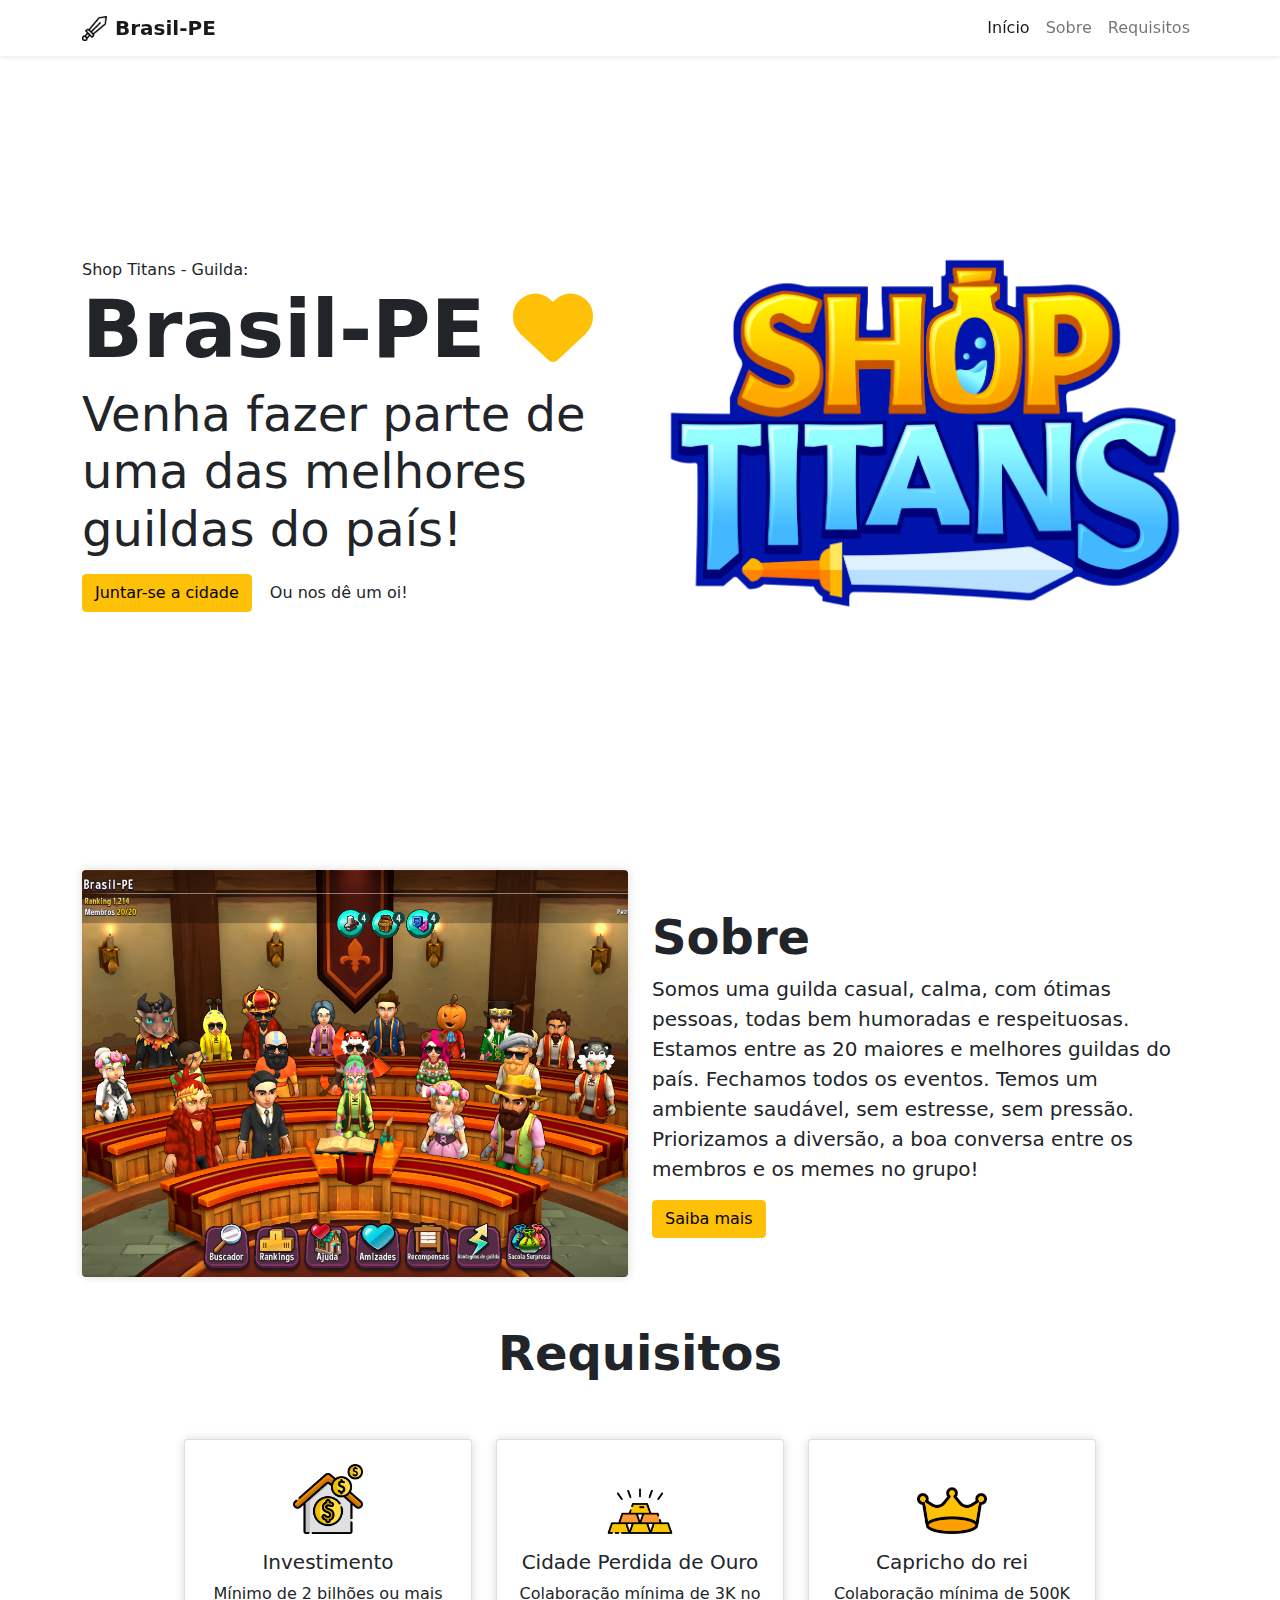
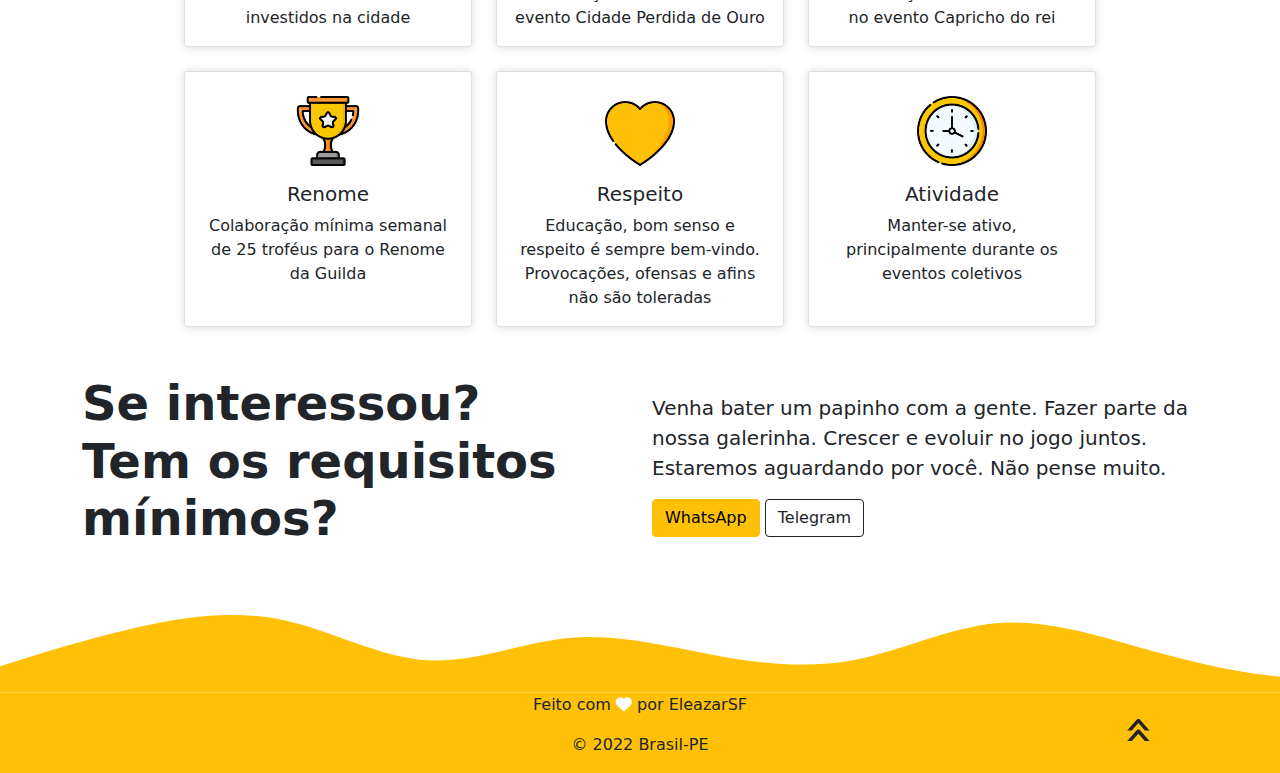
==== Website-Brasil-PE-Bootstrap/index.html @ df7d6a5d "Add files via upload" ====
<!DOCTYPE html>
<html lang="pt-br">
<head>
  <meta charset="UTF-8">
  <meta http-equiv="X-UA-Compatible" content="IE=edge">
  <meta name="viewport" content="width=device-width, initial-scale=1.0">
  <link rel="stylesheet" href="bootstrap.min.css">
  <link rel="stylesheet" href="https://cdnjs.cloudflare.com/ajax/libs/font-awesome/6.0.0/css/all.min.css" integrity="sha512-9usAa10IRO0HhonpyAIVpjrylPvoDwiPUiKdWk5t3PyolY1cOd4DSE0Ga+ri4AuTroPR5aQvXU9xC6qOPnzFeg==" crossorigin="anonymous" referrerpolicy="no-referrer">
  <link rel="stylesheet" href="style.css">
  <link rel="shortcut icon" href="assets/favicon-and-logo.png">
  <meta name="author" content="EleazarSF">
  <title>Brasil-PE</title>
</head>
<body>

  <nav class="navbar navbar-expand-md navbar-light bg-light shadow-sm fixed-top" id="toTop">
    <div class="container-fluid container">
      <div class="d-flex align-items-center">
        <img src="assets/favicon-and-logo.png" class="logo">
      <a class="navbar-brand fw-bold" href="index.html">Brasil-PE</a>
      </div>
      <button class="navbar-toggler border-0" type="button" data-bs-toggle="collapse" data-bs-target="#navbarNavAltMarkup" aria-controls="navbarNavAltMarkup" aria-expanded="false" aria-label="Toggle navigation">
        <span class="navbar-toggler-icon"></span>
      </button>
      <div class="collapse navbar-collapse" id="navbarNavAltMarkup">
        <div class="navbar-nav ms-auto align-items-center">
          <a class="nav-link active" aria-current="page" href="index.html">Início</a>
          <a class="nav-link" href="#sobre">Sobre</a>
          <a class="nav-link" href="#requisitos">Requisitos</a>
        </div>
      </div>
    </div>
  </nav>

<div class="container mt-5 d-flex align-items-center principal">
  <div class="row">
    <div class="col-lg-6 align-self-center text-center text-lg-start">
      <span>Shop Titans - Guilda:</span>
      <h1 class="display-1 fw-bold">Brasil-PE <i class="fa-solid fa-heart yellow"></i></h1>
      <p class="display-5">Venha fazer parte de uma das melhores guildas do país!</p>
      <a class="btn btn-warning" href="https://play.google.com/store/apps/details?id=com.ripostegames.shopr&hl=en&gl=US">Juntar-se a cidade</a>
      <a class="btn" href="https://chat.whatsapp.com/Jd7KHIAl3zq7kBgS1TAXWS">Ou nos dê um oi!</a>
    </div>
    <div class="col-6 d-none d-lg-block align-self-center">
      <img class="img-fluid st" src="assets/st-logo.png">
    </div>
  </div>
</div>

<div class="container mt-5 d-flex align-items-center">
  <div class="row" id="sobre">
    <div class="col-md-6 align-self-center">
      <img class="img-fluid rounded guilda" src="assets/sobre.png">
    </div>
    <div class="col-md-6 align-self-center text-center text-md-start">
      <h2 class="display-5 fw-bold">Sobre</h2>
      <p class="lead">Somos uma guilda casual, calma, com ótimas pessoas, todas bem humoradas e respeituosas. Estamos entre as 20 maiores e melhores guildas do país. Fechamos todos os eventos. Temos um ambiente saudável, sem estresse, sem pressão. Priorizamos a diversão, a boa conversa entre os membros e os memes no grupo!</p>
      <a class="btn btn-warning" href="https://smartytitans.com/guild/5fad62141ce08d132d9e9326">Saiba mais</a>
    </div>
  </div>
</div>

<div class="container mt-5">
  <div class="row text-center">
    <h2 class="display-5 fw-bold" id="requisitos">Requisitos</h2>
  </div>
  <div class="row justify-content-center">
    <div class="col d-flex mt-5 justify-content-center gap-4 cartoes">
      <div class="card align-items-center" style="width: 18rem;">
        <img src="assets/investimento.png" class="card-img-top">
        <div class="card-body text-center">
          <h5 class="card-title">Investimento</h5>
          <p class="card-text">Mínimo de 2 bilhões ou mais investidos na cidade</p>
        </div>
      </div>
      <div class="card align-items-center" style="width: 18rem;">
        <img src="assets/cidade.png" class="card-img-top">
        <div class="card-body text-center">
          <h5 class="card-title">Cidade Perdida de Ouro</h5>
          <p class="card-text">Colaboração mínima de 3K no evento Cidade Perdida de Ouro</p>
        </div>
      </div>
      <div class="card align-items-center" style="width: 18rem;">
        <img src="assets/capricho.png" class="card-img-top">
        <div class="card-body text-center">
          <h5 class="card-title">Capricho do rei</h5>
          <p class="card-text">Colaboração mínima de 500K no evento Capricho do rei</p>
        </div>
      </div>
      <div class="card align-items-center" style="width: 18rem;">
        <img src="assets/renome.png" class="card-img-top">
        <div class="card-body text-center">
          <h5 class="card-title">Renome</h5>
          <p class="card-text">Colaboração mínima semanal de 25 troféus para o Renome da Guilda</p>
        </div>
      </div>
      <div class="card align-items-center" style="width: 18rem;">
        <img src="assets/respeito.png" class="card-img-top">
        <div class="card-body text-center">
          <h5 class="card-title">Respeito</h5>
          <p class="card-text">Educação, bom senso e respeito é sempre bem-vindo. Provocações, ofensas e afins não são toleradas</p>
        </div>
      </div>
      <div class="card align-items-center" style="width: 18rem;">
        <img src="assets/atividade.png" class="card-img-top">
        <div class="card-body text-center">
          <h5 class="card-title">Atividade</h5>
          <p class="card-text">Manter-se ativo, principalmente durante os eventos coletivos</p>
        </div>
      </div>
    </div>
  </div>
</div>

<div class="container my-5 d-flex align-items-center">
  <div class="row sobre">
    <div class="col-md-6 align-self-center text-center text-md-start">
      <h3 class="display-5 fw-bold">Se interessou?<br>Tem os requisitos mínimos?</h3>
    </div>
    <div class="col-md-6 align-self-center text-center text-md-start">
      <p class="lead">Venha bater um papinho com a gente.
        Fazer parte da nossa galerinha.
      Crescer e evoluir no jogo juntos.
    Estaremos aguardando por você.
  Não pense muito.</p>
      <a class="btn btn-warning" href="https://api.whatsapp.com/send?phone=5581998688329">WhatsApp</a>
      <a class="btn btn-outline-dark" href="https://t.me/EleazarSF">Telegram</a>
    </div>
  </div>
</div>

<div>
<svg id="wave" style="transform:rotate(0deg); transition: 0.3s" viewBox="0 0 1440 100" version="1.1" xmlns="http://www.w3.org/2000/svg"><defs><linearGradient id="sw-gradient-0" x1="0" x2="0" y1="1" y2="0"><stop stop-color="rgba(255, 193, 7, 1)" offset="0%"></stop><stop stop-color="rgba(255, 193, 7, 1)" offset="100%"></stop></linearGradient></defs><path style="transform:translate(0, 0px); opacity:1" fill="url(#sw-gradient-0)" d="M0,70L26.7,61.7C53.3,53,107,37,160,25C213.3,13,267,7,320,18.3C373.3,30,427,60,480,63.3C533.3,67,587,43,640,38.3C693.3,33,747,47,800,56.7C853.3,67,907,73,960,63.3C1013.3,53,1067,27,1120,21.7C1173.3,17,1227,33,1280,48.3C1333.3,63,1387,77,1440,81.7C1493.3,87,1547,83,1600,78.3C1653.3,73,1707,67,1760,56.7C1813.3,47,1867,33,1920,33.3C1973.3,33,2027,47,2080,58.3C2133.3,70,2187,80,2240,71.7C2293.3,63,2347,37,2400,25C2453.3,13,2507,17,2560,16.7C2613.3,17,2667,13,2720,23.3C2773.3,33,2827,57,2880,70C2933.3,83,2987,87,3040,85C3093.3,83,3147,77,3200,65C3253.3,53,3307,37,3360,40C3413.3,43,3467,67,3520,76.7C3573.3,87,3627,83,3680,73.3C3733.3,63,3787,47,3813,38.3L3840,30L3840,100L3813.3,100C3786.7,100,3733,100,3680,100C3626.7,100,3573,100,3520,100C3466.7,100,3413,100,3360,100C3306.7,100,3253,100,3200,100C3146.7,100,3093,100,3040,100C2986.7,100,2933,100,2880,100C2826.7,100,2773,100,2720,100C2666.7,100,2613,100,2560,100C2506.7,100,2453,100,2400,100C2346.7,100,2293,100,2240,100C2186.7,100,2133,100,2080,100C2026.7,100,1973,100,1920,100C1866.7,100,1813,100,1760,100C1706.7,100,1653,100,1600,100C1546.7,100,1493,100,1440,100C1386.7,100,1333,100,1280,100C1226.7,100,1173,100,1120,100C1066.7,100,1013,100,960,100C906.7,100,853,100,800,100C746.7,100,693,100,640,100C586.7,100,533,100,480,100C426.7,100,373,100,320,100C266.7,100,213,100,160,100C106.7,100,53,100,27,100L0,100Z"></path></svg>
</div>
<div class="row m-0 end">
  <div class="col text-center">
    <p>Feito com <i class="fa-solid fa-heart white"></i> por EleazarSF</p>
    <P>&copy 2022 Brasil-PE</P>
    <a href="#" class="seta">&#187;</a>
  </div>
</div>

  <script src="https://cdn.jsdelivr.net/npm/bootstrap@5.1.3/dist/js/bootstrap.bundle.min.js" integrity="sha384-ka7Sk0Gln4gmtz2MlQnikT1wXgYsOg+OMhuP+IlRH9sENBO0LRn5q+8nbTov4+1p" crossorigin="anonymous"></script>
  <script src="script.js"></script>
</body>
</html>
---- Website-Brasil-PE-Bootstrap/style.css ----
html {
    scroll-behavior: smooth;
}

.logo{
    height: 25px;
    padding-right: 0.5rem;
    cursor: pointer;
}

.principal{
    height: 86vh;
}

.yellow{
    color: #ffc107;
}


.yellow:hover{
    animation: heart 1.3s linear infinite;
    transition: all ease;
}

.white:hover{
    animation: heart 1.3s linear infinite;
    transition: all ease;
}
@keyframes heart {
    0%{
        transform: scale(1.3);
    }
}


.st:hover{
    transform: translateY(-5px);
    transition: 0.3s ease-in-out;
}

.guilda, .card{
    box-shadow: 0 0 10px rgba(0, 0, 0, 0.15);

}

.card{
    max-width: 350px;

}

.card:hover{
    transform: scale(1.03);
    transition: 0.3s;
}

.cartoes{
    flex-wrap: wrap;
    max-width: 1024px;
}
.card-img-top {
    width: 70px;
    margin-top: 1.5rem;
}

::-webkit-scrollbar{
    width: 10px;
}
::-webkit-scrollbar-track{
    border-radius: 5px;
    box-shadow: inset 0 0 10px rgba(0, 0, 0, 0.25);
}
::-webkit-scrollbar-thumb{
    border-radius: 5px;
    background-color: #ffc107;
    border: 1px solid white;
}
::-webkit-scrollbar-thumb:hover{
    background-color: #ffca2c;
}

.end{
    background-color: #ffc107;
    position: relative;
}

.white{
    color: white;
}

.seta:hover{
    color: #212529;
}


.seta{
    display: inline-block;
    font-size: 50px;
    transform: rotate(-90deg);
    position: absolute;
    top: 0;
    right: 10vw;
    text-decoration: none;
    color: #212529;

    animation-name: seta;
    animation-duration: 1s;
    animation-timing-function: ease-in-out;
    animation-iteration-count: infinite;
    animation-direction: alternate;
}

@keyframes seta{
    0%{
        top: 0px;
    }
    100%{
        top: 10px;
    }
}


@media screen and (max-width: 767px) {
    .guilda{
        margin-bottom: 3rem;
    }
    .logo{
        margin-left: 1rem;
    }
    
}
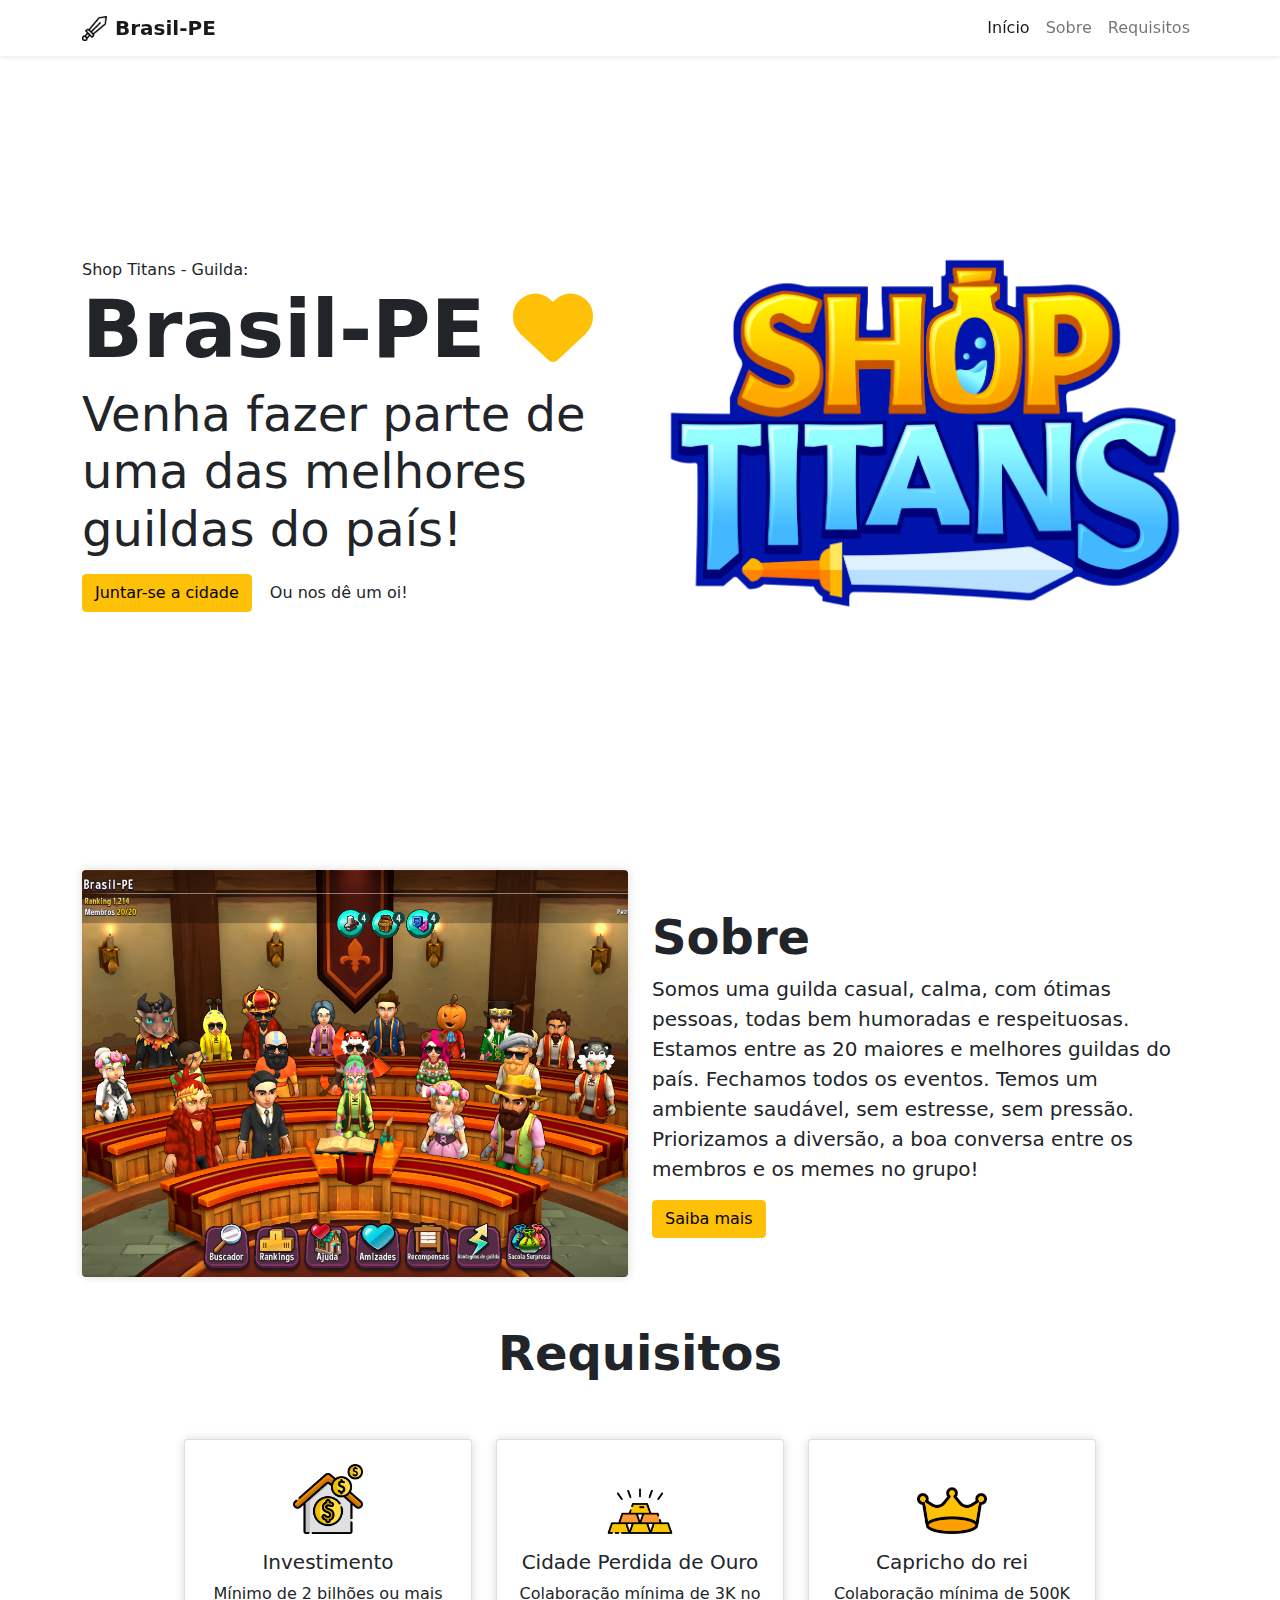
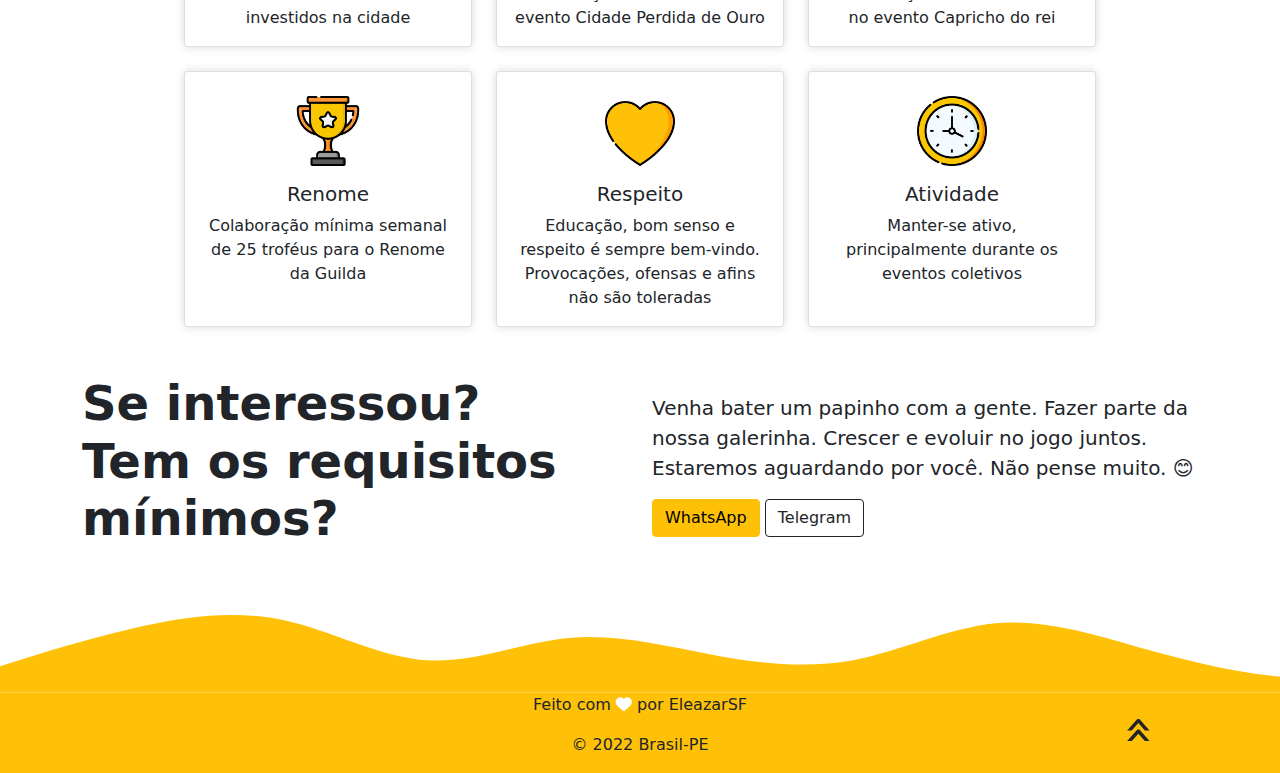
==== commit 971dfab0: "Add files via upload" ====
--- a/Website-Brasil-PE-Bootstrap/index.html
+++ b/Website-Brasil-PE-Bootstrap/index.html
@@ -19,8 +19,10 @@
         <img src="assets/favicon-and-logo.png" class="logo">
       <a class="navbar-brand fw-bold" href="index.html">Brasil-PE</a>
       </div>
-      <button class="navbar-toggler border-0" type="button" data-bs-toggle="collapse" data-bs-target="#navbarNavAltMarkup" aria-controls="navbarNavAltMarkup" aria-expanded="false" aria-label="Toggle navigation">
-        <span class="navbar-toggler-icon"></span>
+      <button class="navbar-toggler border-0 collapsed d-flex d-md-none flex-column justify-content-around" type="button" data-bs-toggle="collapse" data-bs-target="#navbarNavAltMarkup" aria-controls="navbarNavAltMarkup" aria-expanded="false" aria-label="Toggle navigation">
+        <span class="toggler-icon top-bar"></span>
+        <span class="toggler-icon middle-bar"></span>
+        <span class="toggler-icon bottom-bar"></span>
       </button>
       <div class="collapse navbar-collapse" id="navbarNavAltMarkup">
         <div class="navbar-nav ms-auto align-items-center">
@@ -122,7 +124,7 @@
         Fazer parte da nossa galerinha.
       Crescer e evoluir no jogo juntos.
     Estaremos aguardando por você.
-  Não pense muito.</p>
+  Não pense muito. 😊</p>
       <a class="btn btn-warning" href="https://api.whatsapp.com/send?phone=5581998688329">WhatsApp</a>
       <a class="btn btn-outline-dark" href="https://t.me/EleazarSF">Telegram</a>
     </div>
--- a/Website-Brasil-PE-Bootstrap/style.css
+++ b/Website-Brasil-PE-Bootstrap/style.css
@@ -124,7 +124,82 @@
         margin-bottom: 3rem;
     }
     .logo{
-        margin-left: 1rem;
+        margin-left: rem;
     }
     
 }
+
+
+
+
+/* toggler animation */
+
+.navbar-toggler {
+    width: 20px;
+    height: 20px;
+    position: relative;
+    transition: .5s ease-in-out;
+}
+
+.navbar-toggler,
+.navbar-toggler:focus,
+.navbar-toggler-icon:focus{
+    outline: none;
+    box-shadow: none;
+    border: 0;
+}
+
+.navbar-toggler span {
+    margin: 0;
+    padding: 0;
+}
+
+.toggler-icon{
+    display: block;
+    position: absolute;
+    height: 3px;
+    width: 100%;
+    background-color: #ffc107;
+    border-radius: 1px;
+    left: 0;
+    transform: rotate(0deg);
+    transition: .25s ease-in-out;
+}
+
+.middle-bar{
+    margin-top: 0px;
+}
+
+.navbar-toggler .top-bar{
+    margin-top: 0px;
+    transform: rotate(135deg);
+
+}
+
+.navbar-toggler .middle-bar{
+    opacity: 0;
+    filter: alpha(opacity=0);
+}
+
+.navbar-toggler .bottom-bar{
+    margin-top: 0px;
+    transform: rotate(-135deg);
+
+}
+
+.navbar-toggler.collapsed .top-bar{
+    margin-top: -20px;
+    transform: rotate(0deg);
+}
+
+
+.navbar-toggler.collapsed .middle-bar{
+    opacity: 1;
+    filter: alpha(opacity=100);
+
+}
+
+.navbar-toggler.collapsed .bottom-bar{
+    margin-top: 20px;
+    transform: rotate(0deg);
+}